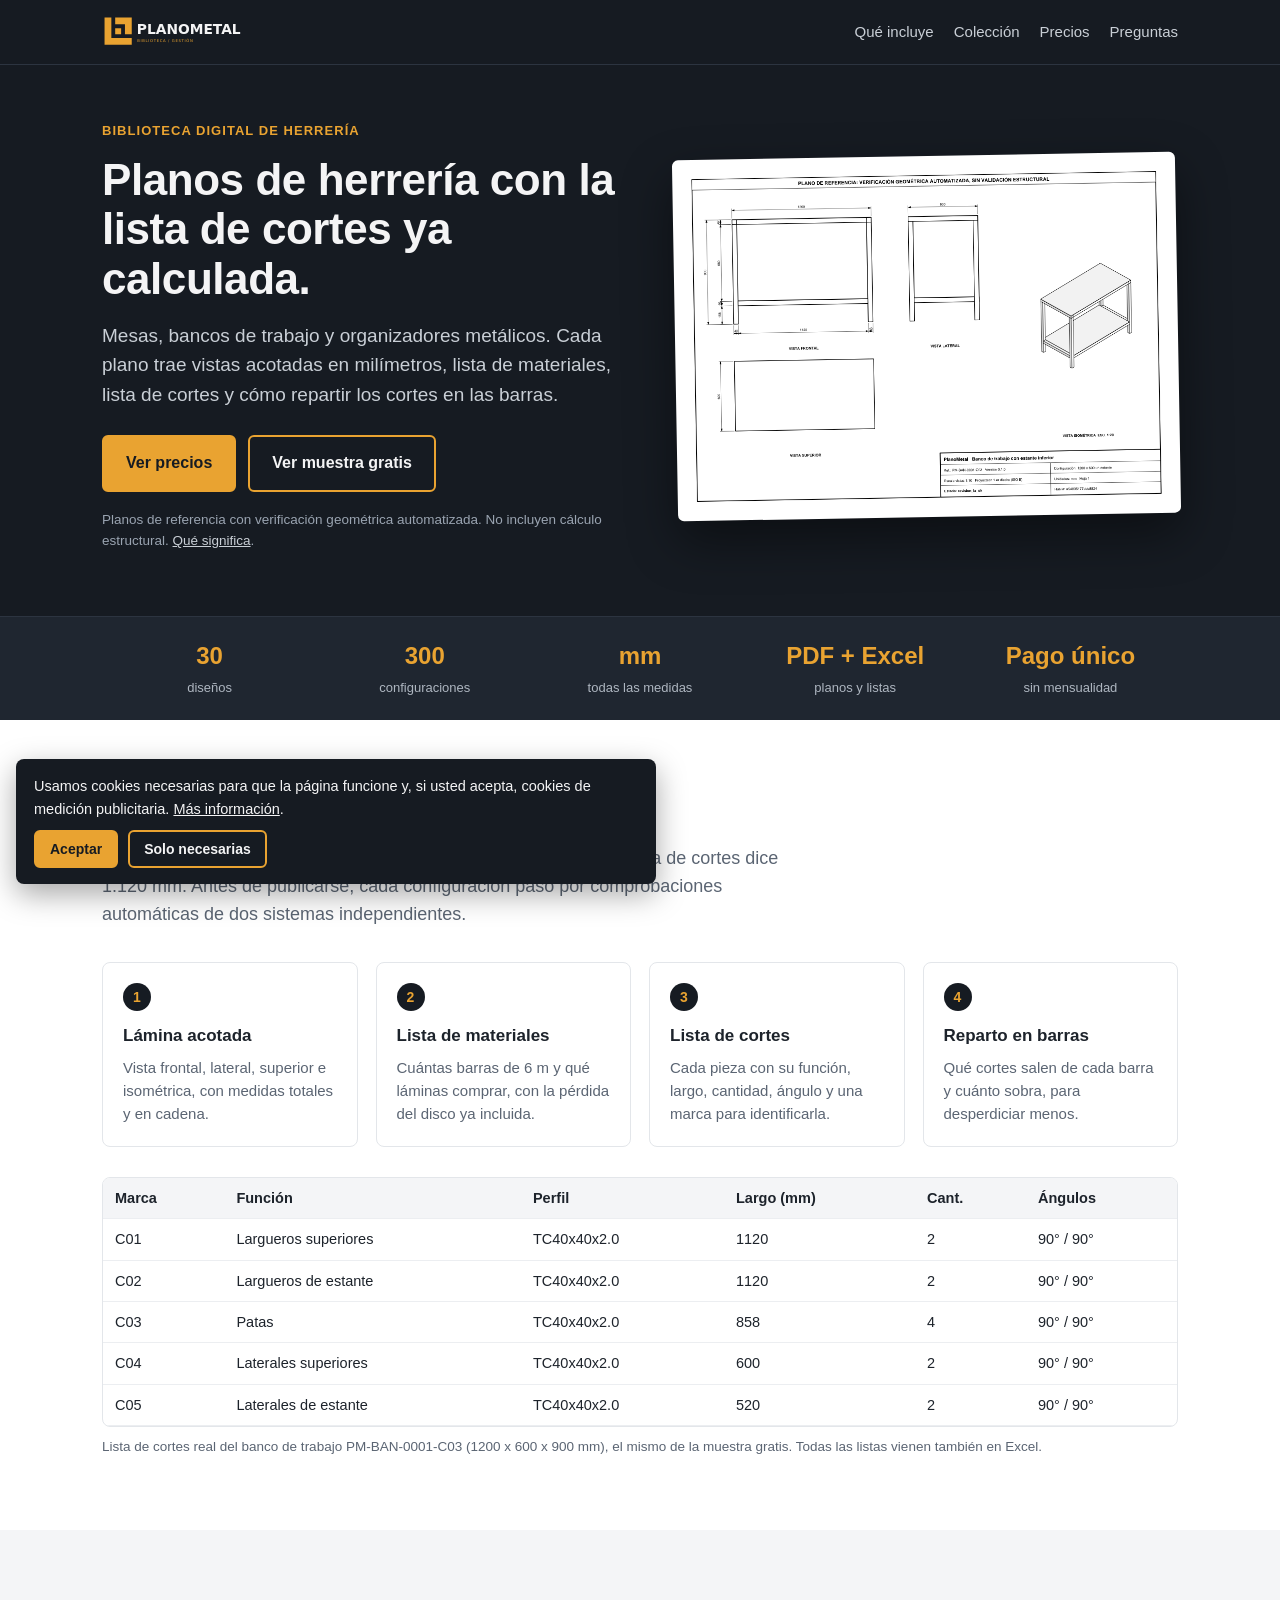
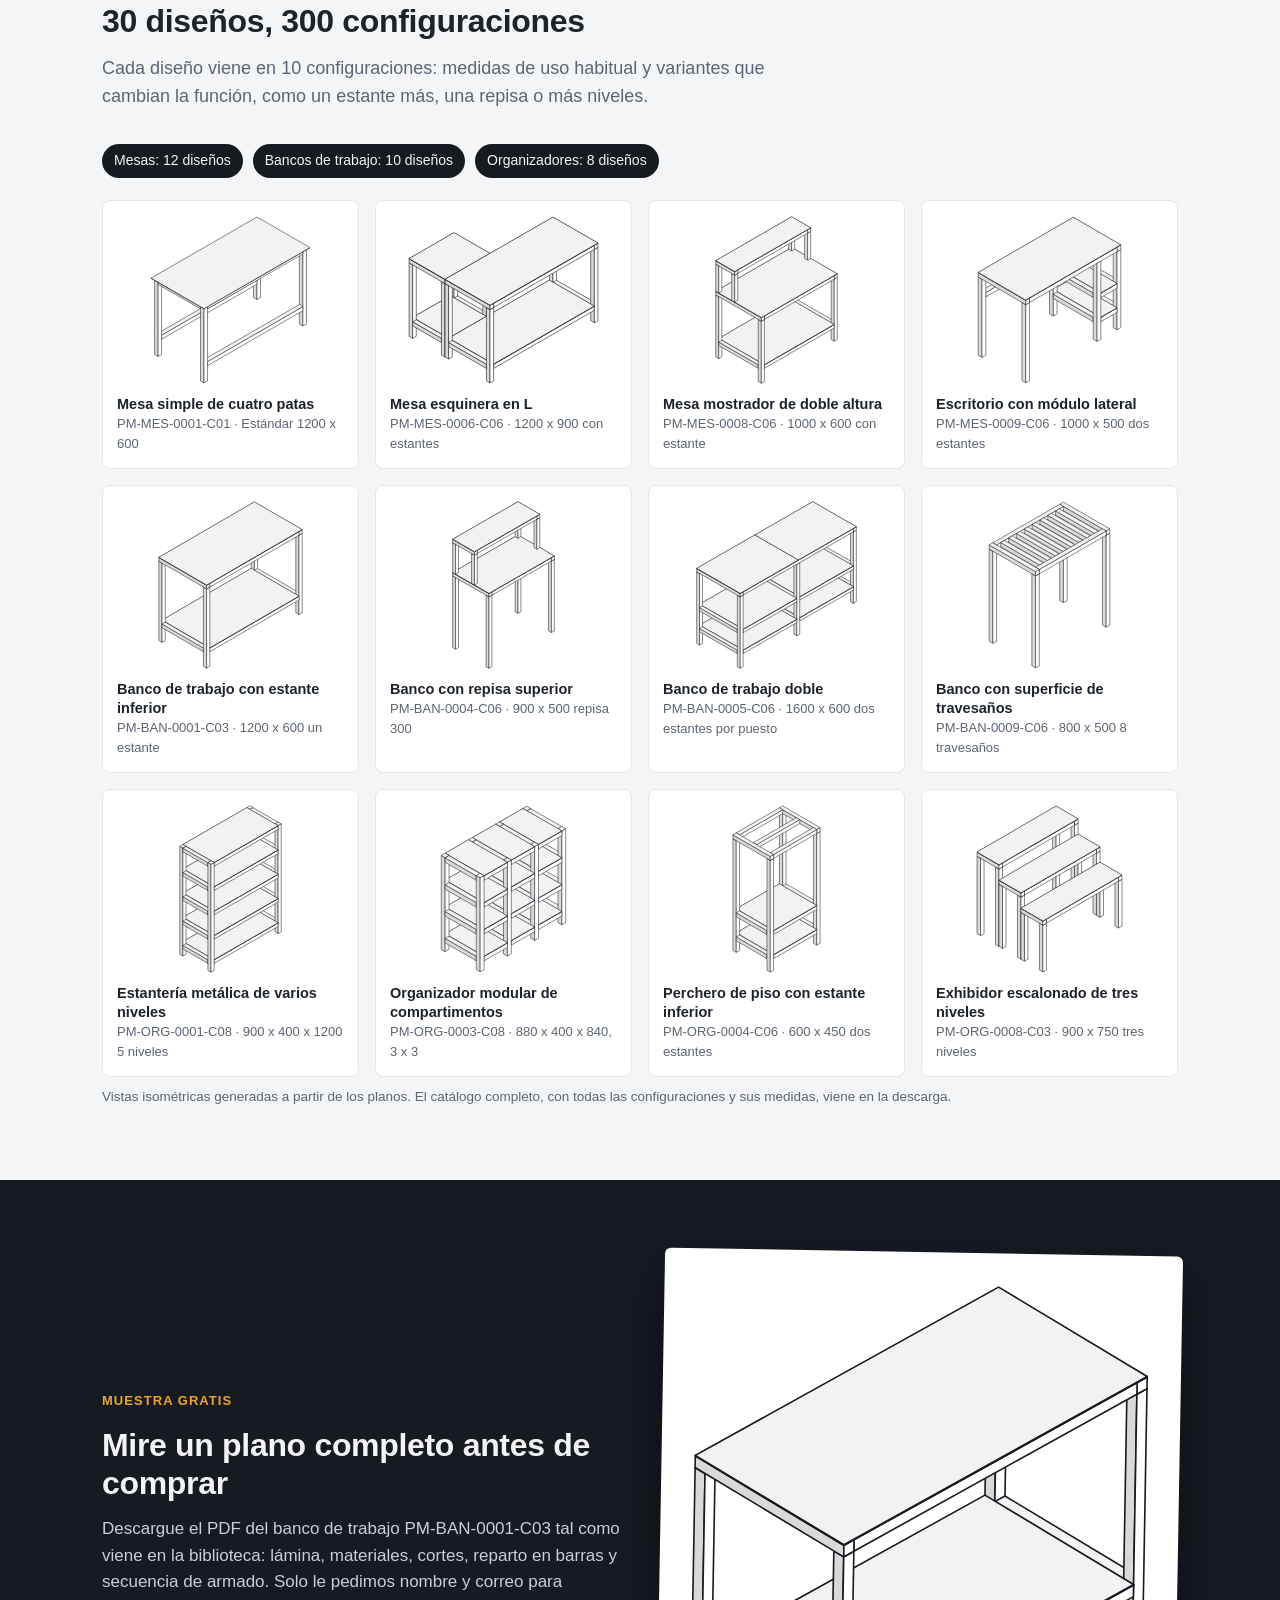
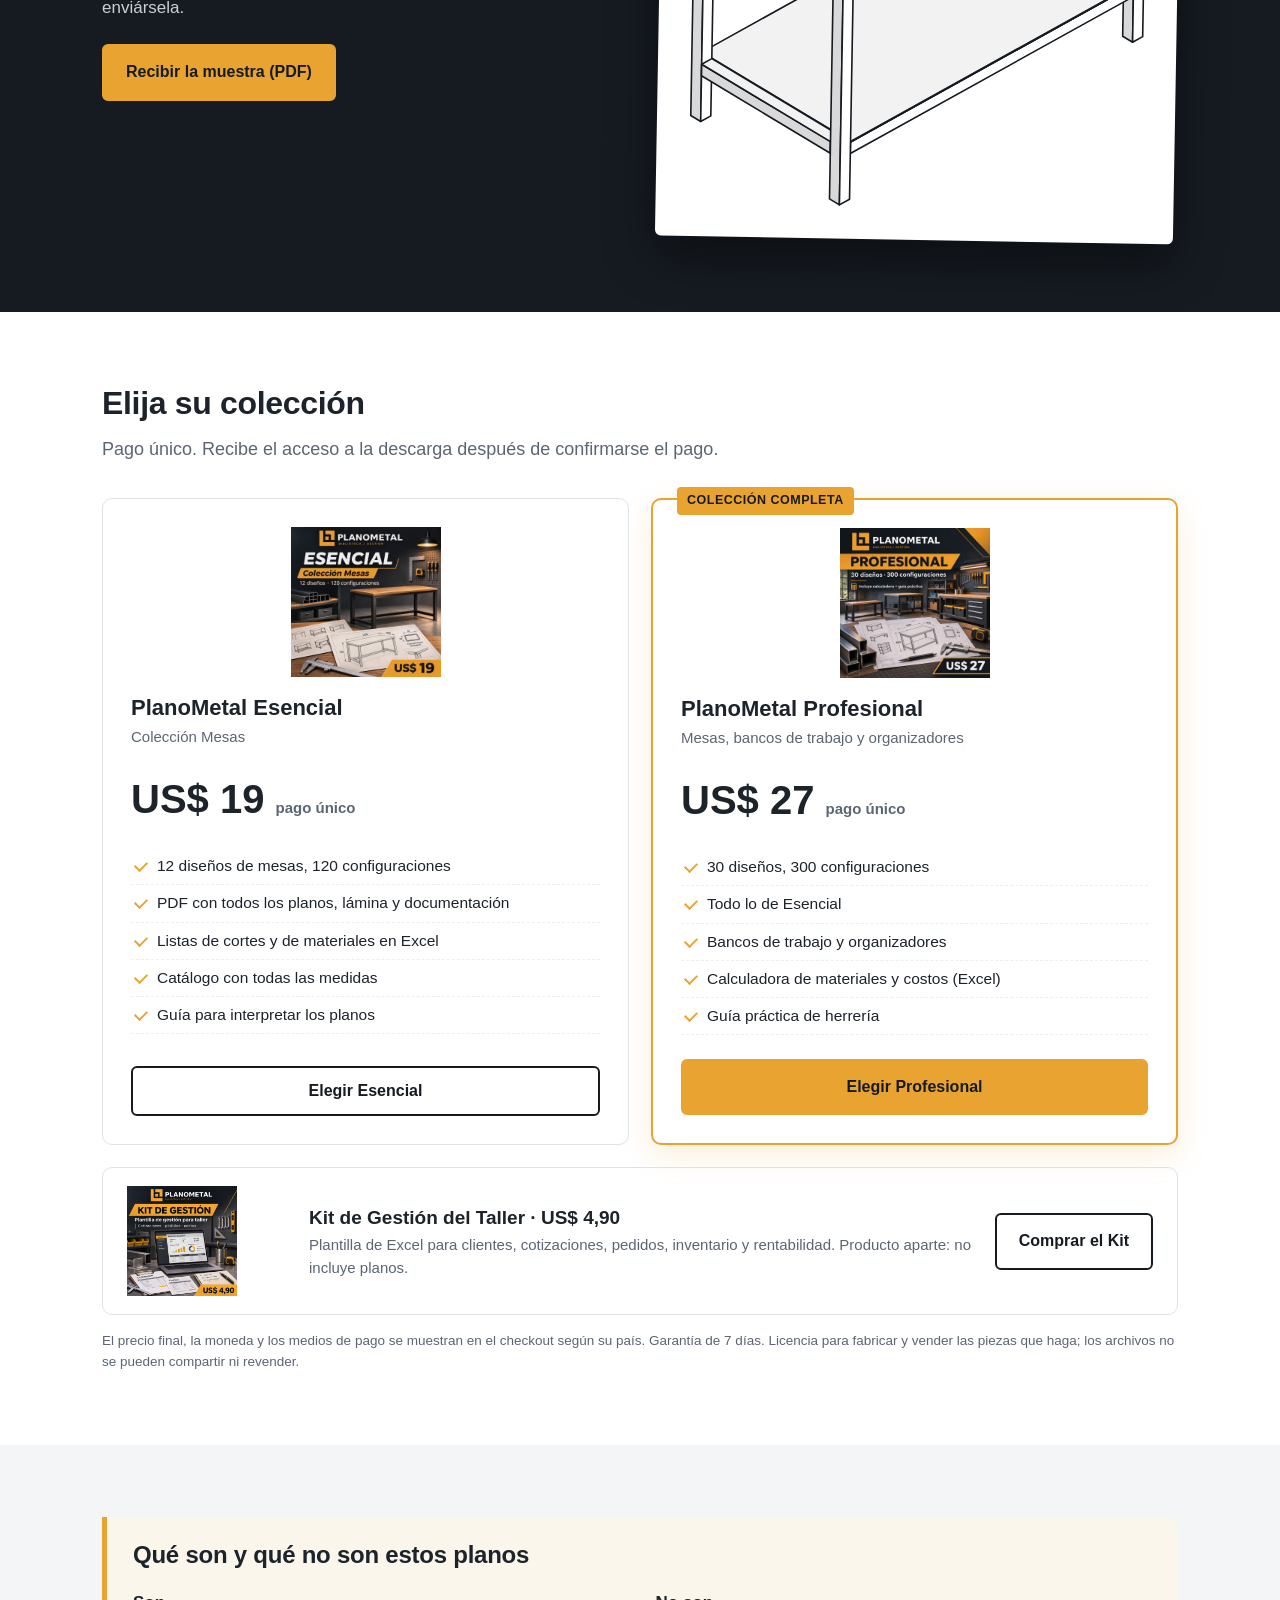
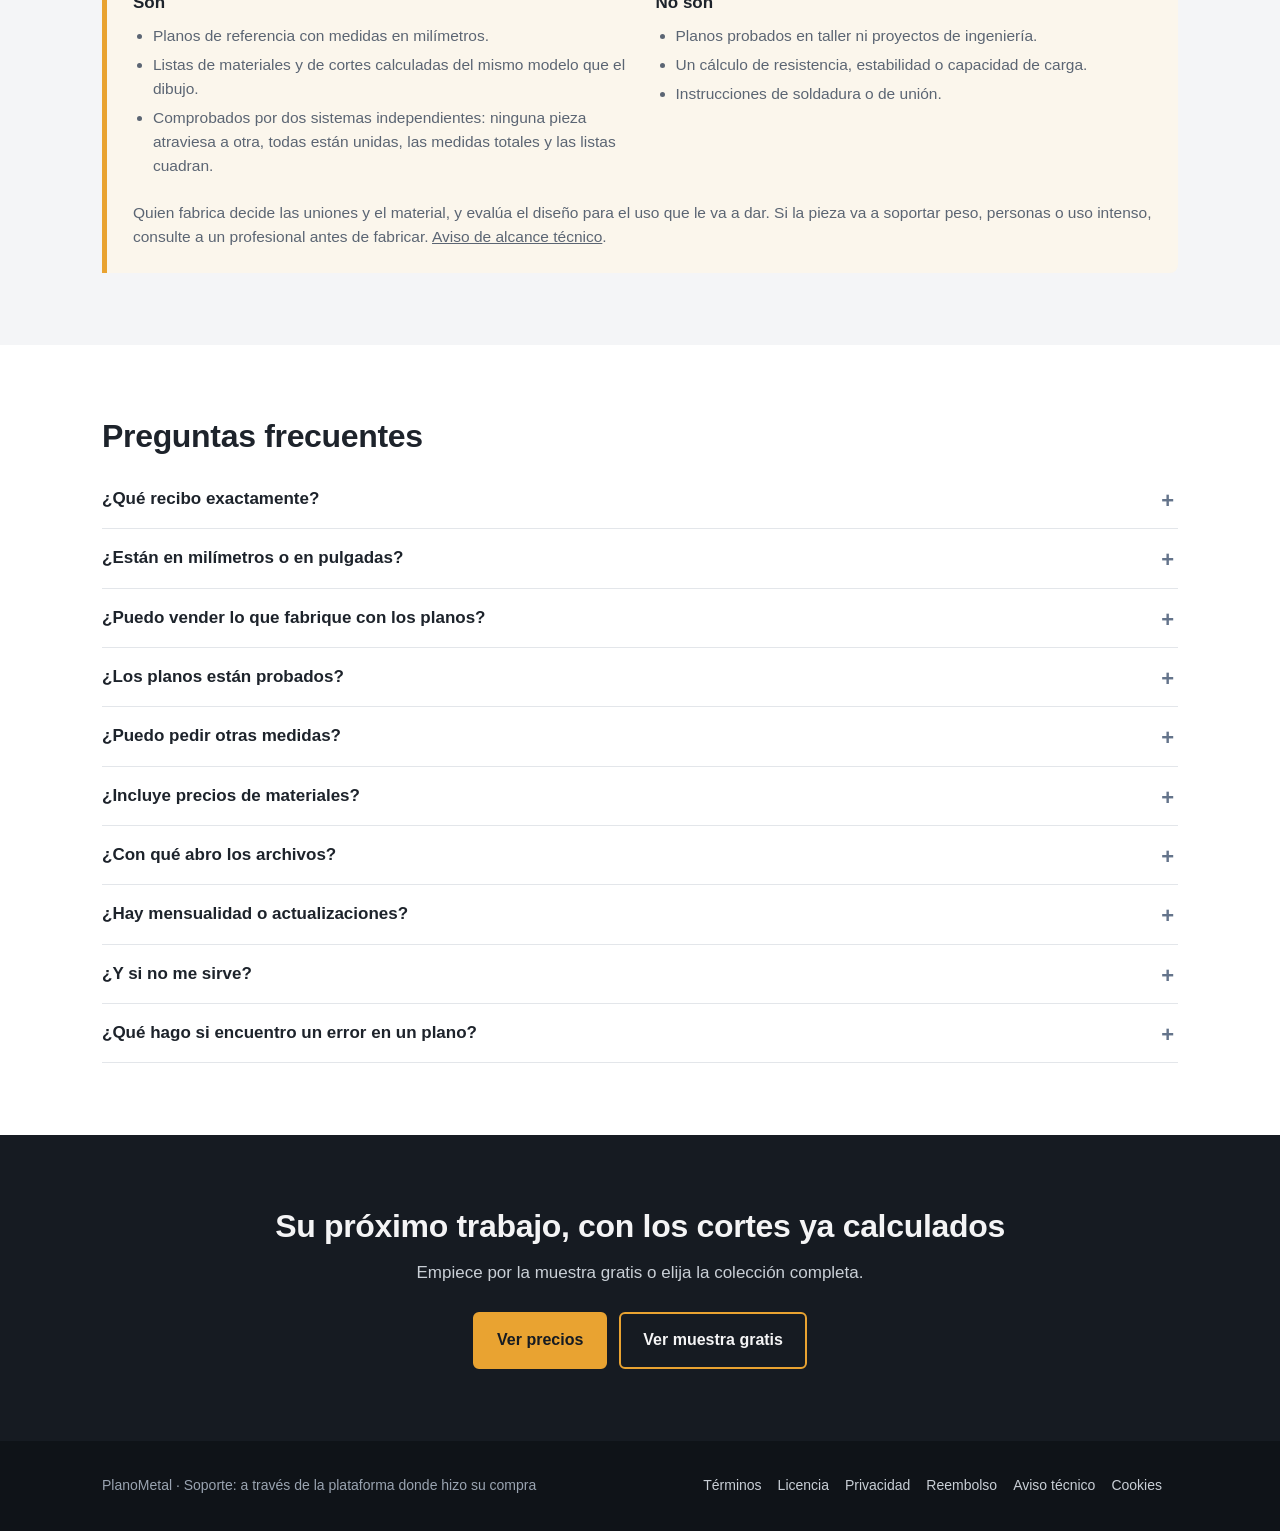
==== index.html @ dd1079e4 "Sitio PlanoMetal: landing, muestra, gracias y legal Co-Authored-By: Claude Opus 5.5 <noreply@anthrop" ====
<!DOCTYPE html>
<html lang="es">
<head>
<meta charset="utf-8">
<meta name="viewport" content="width=device-width, initial-scale=1">
<title>PlanoMetal · Planos de herrería con lista de materiales y lista de cortes</title>
<meta name="description" content="30 diseños y 300 configuraciones de mesas, bancos de trabajo y organizadores metálicos. Planos de referencia en milímetros con lista de materiales y lista de cortes. Pago único desde US$ 19.">
<meta property="og:title" content="PlanoMetal · Planos de herrería con lista de cortes">
<meta property="og:description" content="Mesas, bancos de trabajo y organizadores. Medidas en milímetros, lista de materiales y lista de cortes en cada plano.">
<meta property="og:image" content="img/og.png">
<link rel="icon" href="img/avatar.png">
<link rel="stylesheet" href="estilos.css">
</head>
<body>
<header class="top"><div class="cont">
 <a class="logo-wrap" href="#inicio" aria-label="PlanoMetal, inicio"><img class="logo" src="img/logo_oscuro.svg" alt="PlanoMetal"></a>
 <nav><a href="#contenido">Qué incluye</a><a href="#coleccion">Colección</a><a href="#precios">Precios</a><a href="#preguntas">Preguntas</a></nav>
</div></header>

<section class="hero" id="inicio" style="padding-top:56px">
 <div class="cont">
  <div>
   <div class="eyebrow">Biblioteca digital de herrería</div>
   <h1>Planos de herrería con la lista de cortes ya calculada.</h1>
   <p class="sub">Mesas, bancos de trabajo y organizadores metálicos. Cada plano trae vistas acotadas en milímetros, lista de materiales, lista de cortes y cómo repartir los cortes en las barras.</p>
   <div class="ctas"><a class="btn btn-a" href="#precios">Ver precios</a><a class="btn btn-b" href="muestra.html">Ver muestra gratis</a></div>
   <p class="nota">Planos de referencia con verificación geométrica automatizada. No incluyen cálculo estructural. <a href="#alcance">Qué significa</a>.</p>
  </div>
  <div class="lamina"><img src="img/lamina.png" alt="Lámina del banco de trabajo PM-BAN-0001-C03 con vista frontal, lateral, superior e isométrica acotadas" width="1323" height="935"></div>
 </div>
</section>

<div class="cifras"><div class="cont">
 <div><b>30</b><span>diseños</span></div>
 <div><b>300</b><span>configuraciones</span></div>
 <div><b>mm</b><span>todas las medidas</span></div>
 <div><b>PDF + Excel</b><span>planos y listas</span></div>
 <div><b>Pago único</b><span>sin mensualidad</span></div>
</div></div>

<section id="contenido">
 <div class="cont">
  <h2>Lo que trae cada plano</h2>
  <p class="lead">Todo sale del mismo modelo digital: si el dibujo dice 1.120 mm, la lista de cortes dice 1.120 mm. Antes de publicarse, cada configuración pasó por comprobaciones automáticas de dos sistemas independientes.</p>
  <div class="cuatro">
   <div class="tarjeta"><div class="num">1</div><h3>Lámina acotada</h3><p>Vista frontal, lateral, superior e isométrica, con medidas totales y en cadena.</p></div>
   <div class="tarjeta"><div class="num">2</div><h3>Lista de materiales</h3><p>Cuántas barras de 6 m y qué láminas comprar, con la pérdida del disco ya incluida.</p></div>
   <div class="tarjeta"><div class="num">3</div><h3>Lista de cortes</h3><p>Cada pieza con su función, largo, cantidad, ángulo y una marca para identificarla.</p></div>
   <div class="tarjeta"><div class="num">4</div><h3>Reparto en barras</h3><p>Qué cortes salen de cada barra y cuánto sobra, para desperdiciar menos.</p></div>
  </div>
  <div class="tabla-wrap"><table>
   <thead><tr><th>Marca</th><th>Función</th><th>Perfil</th><th>Largo (mm)</th><th>Cant.</th><th>Ángulos</th></tr></thead>
   <tbody><tr><td>C01</td><td>Largueros superiores</td><td>TC40x40x2.0</td><td>1120</td><td>2</td><td>90° / 90°</td></tr><tr><td>C02</td><td>Largueros de estante</td><td>TC40x40x2.0</td><td>1120</td><td>2</td><td>90° / 90°</td></tr><tr><td>C03</td><td>Patas</td><td>TC40x40x2.0</td><td>858</td><td>4</td><td>90° / 90°</td></tr><tr><td>C04</td><td>Laterales superiores</td><td>TC40x40x2.0</td><td>600</td><td>2</td><td>90° / 90°</td></tr><tr><td>C05</td><td>Laterales de estante</td><td>TC40x40x2.0</td><td>520</td><td>2</td><td>90° / 90°</td></tr></tbody>
  </table></div>
  <p class="cap">Lista de cortes real del banco de trabajo PM-BAN-0001-C03 (1200 x 600 x 900 mm), el mismo de la muestra gratis. Todas las listas vienen también en Excel.</p>
 </div>
</section>

<section class="gris" id="coleccion">
 <div class="cont">
  <h2>30 diseños, 300 configuraciones</h2>
  <p class="lead">Cada diseño viene en 10 configuraciones: medidas de uso habitual y variantes que cambian la función, como un estante más, una repisa o más niveles.</p>
  <div class="familias"><span>Mesas: 12 diseños</span><span>Bancos de trabajo: 10 diseños</span><span>Organizadores: 8 diseños</span></div>
  <div class="galeria"><div class="pieza"><div class="fig"><img src="img/PM-MES-0001-C01.svg" alt="Mesa simple de cuatro patas"></div><b>Mesa simple de cuatro patas</b><span>PM-MES-0001-C01 · Estándar 1200 x 600</span></div><div class="pieza"><div class="fig"><img src="img/PM-MES-0006-C06.svg" alt="Mesa esquinera en L"></div><b>Mesa esquinera en L</b><span>PM-MES-0006-C06 · 1200 x 900 con estantes</span></div><div class="pieza"><div class="fig"><img src="img/PM-MES-0008-C06.svg" alt="Mesa mostrador de doble altura"></div><b>Mesa mostrador de doble altura</b><span>PM-MES-0008-C06 · 1000 x 600 con estante</span></div><div class="pieza"><div class="fig"><img src="img/PM-MES-0009-C06.svg" alt="Escritorio con módulo lateral"></div><b>Escritorio con módulo lateral</b><span>PM-MES-0009-C06 · 1000 x 500 dos estantes</span></div><div class="pieza"><div class="fig"><img src="img/PM-BAN-0001-C03.svg" alt="Banco de trabajo con estante inferior"></div><b>Banco de trabajo con estante inferior</b><span>PM-BAN-0001-C03 · 1200 x 600 un estante</span></div><div class="pieza"><div class="fig"><img src="img/PM-BAN-0004-C06.svg" alt="Banco con repisa superior"></div><b>Banco con repisa superior</b><span>PM-BAN-0004-C06 · 900 x 500 repisa 300</span></div><div class="pieza"><div class="fig"><img src="img/PM-BAN-0005-C06.svg" alt="Banco de trabajo doble"></div><b>Banco de trabajo doble</b><span>PM-BAN-0005-C06 · 1600 x 600 dos estantes por puesto</span></div><div class="pieza"><div class="fig"><img src="img/PM-BAN-0009-C06.svg" alt="Banco con superficie de travesaños"></div><b>Banco con superficie de travesaños</b><span>PM-BAN-0009-C06 · 800 x 500 8 travesaños</span></div><div class="pieza"><div class="fig"><img src="img/PM-ORG-0001-C08.svg" alt="Estantería metálica de varios niveles"></div><b>Estantería metálica de varios niveles</b><span>PM-ORG-0001-C08 · 900 x 400 x 1200 5 niveles</span></div><div class="pieza"><div class="fig"><img src="img/PM-ORG-0003-C08.svg" alt="Organizador modular de compartimentos"></div><b>Organizador modular de compartimentos</b><span>PM-ORG-0003-C08 · 880 x 400 x 840, 3 x 3</span></div><div class="pieza"><div class="fig"><img src="img/PM-ORG-0004-C06.svg" alt="Perchero de piso con estante inferior"></div><b>Perchero de piso con estante inferior</b><span>PM-ORG-0004-C06 · 600 x 450 dos estantes</span></div><div class="pieza"><div class="fig"><img src="img/PM-ORG-0008-C03.svg" alt="Exhibidor escalonado de tres niveles"></div><b>Exhibidor escalonado de tres niveles</b><span>PM-ORG-0008-C03 · 900 x 750 tres niveles</span></div></div>
  <p class="cap">Vistas isométricas generadas a partir de los planos. El catálogo completo, con todas las configuraciones y sus medidas, viene en la descarga.</p>
 </div>
</section>

<section class="muestra" id="muestra">
 <div class="cont">
  <div>
   <div class="eyebrow">Muestra gratis</div>
   <h2>Mire un plano completo antes de comprar</h2>
   <p>Descargue el PDF del banco de trabajo PM-BAN-0001-C03 tal como viene en la biblioteca: lámina, materiales, cortes, reparto en barras y secuencia de armado. Solo le pedimos nombre y correo para enviársela.</p>
   <a class="btn btn-a" href="muestra.html">Recibir la muestra (PDF)</a>
  </div>
  <div class="lamina" style="transform:rotate(1deg)"><img src="img/PM-BAN-0001-C03.svg" alt="Vista isométrica del banco de trabajo de la muestra" style="background:#fff;padding:20px"></div>
 </div>
</section>

<section id="precios">
 <div class="cont">
  <h2>Elija su colección</h2>
  <p class="lead">Pago único. Recibe el acceso a la descarga después de confirmarse el pago.</p>
  <div class="precios">
   <div class="plan">
    <img src="img/esencial.jpg" alt="PlanoMetal Esencial">
    <h3>PlanoMetal Esencial</h3>
    <p class="que">Colección Mesas</p>
    <div class="precio">US$ 19 <small>pago único</small></div>
    <ul>
     <li>12 diseños de mesas, 120 configuraciones</li>
     <li>PDF con todos los planos, lámina y documentación</li>
     <li>Listas de cortes y de materiales en Excel</li>
     <li>Catálogo con todas las medidas</li>
     <li>Guía para interpretar los planos</li>
    </ul>
    <button class="btn btn-c" data-plan="esencial">Elegir Esencial</button>
   </div>
   <div class="plan dest">
    <div class="badge">COLECCIÓN COMPLETA</div>
    <img src="img/profesional.jpg" alt="PlanoMetal Profesional">
    <h3>PlanoMetal Profesional</h3>
    <p class="que">Mesas, bancos de trabajo y organizadores</p>
    <div class="precio">US$ 27 <small>pago único</small></div>
    <ul>
     <li>30 diseños, 300 configuraciones</li>
     <li>Todo lo de Esencial</li>
     <li>Bancos de trabajo y organizadores</li>
     <li>Calculadora de materiales y costos (Excel)</li>
     <li>Guía práctica de herrería</li>
    </ul>
    <a class="btn btn-a" data-checkout="profesional" data-evento="SelectPlan" href="#">Elegir Profesional</a>
   </div>
  </div>
  <div class="kit">
   <img src="img/kit.jpg" alt="Kit de Gestión del Taller">
   <div><h3 style="font-size:19px">Kit de Gestión del Taller · US$ 4,90</h3><p>Plantilla de Excel para clientes, cotizaciones, pedidos, inventario y rentabilidad. Producto aparte: no incluye planos.</p></div>
   <a class="btn btn-c" data-checkout="kit" data-evento="SelectPlan" href="#">Comprar el Kit</a>
  </div>
  <p class="pago">El precio final, la moneda y los medios de pago se muestran en el checkout según su país. Garantía de 7 días. Licencia para fabricar y vender las piezas que haga; los archivos no se pueden compartir ni revender.</p>
 </div>
</section>

<section class="gris" id="alcance">
 <div class="cont">
  <div class="alcance">
   <h2>Qué son y qué no son estos planos</h2>
   <div class="dos">
    <div><h3>Son</h3><ul>
     <li>Planos de referencia con medidas en milímetros.</li>
     <li>Listas de materiales y de cortes calculadas del mismo modelo que el dibujo.</li>
     <li>Comprobados por dos sistemas independientes: ninguna pieza atraviesa a otra, todas están unidas, las medidas totales y las listas cuadran.</li>
    </ul></div>
    <div><h3>No son</h3><ul>
     <li>Planos probados en taller ni proyectos de ingeniería.</li>
     <li>Un cálculo de resistencia, estabilidad o capacidad de carga.</li>
     <li>Instrucciones de soldadura o de unión.</li>
    </ul></div>
   </div>
   <p style="margin-top:18px;color:var(--suave);font-size:15.5px">Quien fabrica decide las uniones y el material, y evalúa el diseño para el uso que le va a dar. Si la pieza va a soportar peso, personas o uso intenso, consulte a un profesional antes de fabricar. <a href="legal.html#aviso">Aviso de alcance técnico</a>.</p>
  </div>
 </div>
</section>

<section id="preguntas">
 <div class="cont">
  <h2>Preguntas frecuentes</h2>
  <details><summary>¿Qué recibo exactamente?</summary><p>Un PDF por colección con todos sus planos (con marcadores para saltar a cada diseño y configuración), el catálogo con todas las medidas, un Excel con todas las listas de cortes y de materiales, y las guías incluidas en su plan. No se envía nada físico.</p></details>
  <details><summary>¿Están en milímetros o en pulgadas?</summary><p>En milímetros. Los perfiles son métricos, por ejemplo tubo cuadrado de 40 x 40 x 2,0 mm. Si en su país se vende en pulgadas (como el PTR de 1½" en México, que mide 38,1 mm), los largos de corte cambian: no reemplace un perfil por otro sin ajustar el plano.</p></details>
  <details><summary>¿Puedo vender lo que fabrique con los planos?</summary><p>Sí. La licencia le permite fabricar y vender las piezas físicas, en su taller, sin límite de unidades. Lo que no puede hacer es compartir, publicar o revender los archivos. <a href="legal.html#licencia">Licencia de uso</a>.</p></details>
  <details><summary>¿Los planos están probados?</summary><p>Están comprobados geométricamente por dos sistemas independientes, pero no fabricados ni calculados estructuralmente. Las medidas y las listas son coherentes entre sí; si el diseño es adecuado para su uso lo evalúa quien fabrica.</p></details>
  <details><summary>¿Puedo pedir otras medidas?</summary><p>Por ahora no. Cada diseño viene en 10 configuraciones fijas. Si necesita otra medida, use la más cercana como referencia y ajuste los largos de corte.</p></details>
  <details><summary>¿Incluye precios de materiales?</summary><p>No, porque cambian según el país y el proveedor. La Calculadora de materiales (plan Profesional) toma las cantidades de cada plano y usted escribe los precios de su proveedor.</p></details>
  <details><summary>¿Con qué abro los archivos?</summary><p>Los PDF con cualquier lector de PDF, en el celular o la computadora. Las listas y la calculadora con Excel, Google Sheets o LibreOffice.</p></details>
  <details><summary>¿Hay mensualidad o actualizaciones?</summary><p>No hay mensualidad: es un pago único. La compra incluye la versión vigente de la colección; las actualizaciones futuras no están incluidas salvo que se anuncien.</p></details>
  <details><summary>¿Y si no me sirve?</summary><p>Tiene 7 días para pedir el reembolso total desde la plataforma de pago, sin explicar el motivo. <a href="legal.html#reembolso">Política de reembolso</a>.</p></details>
  <details><summary>¿Qué hago si encuentro un error en un plano?</summary><p>Escríbanos con la referencia y la versión que aparecen en el rótulo (por ejemplo PM-BAN-0001-C03, versión 0.1.0). Revisamos el modelo, corregimos y avisamos a quienes compraron esa versión.</p></details>
 </div>
</section>

<section class="final">
 <div class="cont">
  <h2>Su próximo trabajo, con los cortes ya calculados</h2>
  <p>Empiece por la muestra gratis o elija la colección completa.</p>
  <div class="ctas" style="display:flex;gap:12px;justify-content:center;flex-wrap:wrap"><a class="btn btn-a" href="#precios">Ver precios</a><a class="btn btn-b" href="muestra.html">Ver muestra gratis</a></div>
 </div>
</section>

<footer><div class="cont">
 <div>PlanoMetal · Soporte: a través de la plataforma donde hizo su compra</div>
 <div><a href="legal.html#terminos">Términos</a><a href="legal.html#licencia">Licencia</a><a href="legal.html#privacidad">Privacidad</a><a href="legal.html#reembolso">Reembolso</a><a href="legal.html#aviso">Aviso técnico</a><a href="#" id="abrir-cookies">Cookies</a></div>
</div></footer>

<div class="modal" id="upgrade" role="dialog" aria-modal="true" aria-labelledby="up-t">
 <div class="caja">
  <button class="cerrar" aria-label="Cerrar">×</button>
  <h3 id="up-t">Por US$ 8 más, llévese las tres colecciones</h3>
  <p>Profesional suma bancos de trabajo, organizadores, la calculadora de materiales y la guía práctica.</p>
  <div class="comp">
   <span></span><b>Esencial</b><b>Profesional</b>
   <span>Diseños</span><b>12</b><b>30</b>
   <span>Configuraciones</span><b>120</b><b>300</b>
   <span>Calculadora y guía práctica</span><b>No</b><b>Sí</b>
   <span>Precio</span><b>US$ 19</b><b>US$ 27</b>
  </div>
  <div class="acc">
   <a class="btn btn-a" data-checkout="profesional" data-evento="UpgradeAccepted" href="#" style="text-align:center">Quiero Profesional por US$ 27</a>
   <a class="link" data-checkout="esencial" data-evento="UpgradeDeclined" href="#" style="text-align:center">Seguir con Esencial por US$ 19</a>
  </div>
 </div>
</div>

<div class="cookies" id="cookies" role="dialog" aria-label="Cookies">
 Usamos cookies necesarias para que la página funcione y, si usted acepta, cookies de medición publicitaria. <a href="legal.html#cookies">Más información</a>.
 <div class="acc"><button class="btn btn-a" id="ck-si">Aceptar</button><button class="btn btn-b" id="ck-no">Solo necesarias</button></div>
</div>

<script src="pm.js"></script>
</body>
</html>
---- estilos.css ----
:root{--carbon:#161B22;--carbon2:#1F2630;--ambar:#E9A331;--acero:#64748B;--blanco:#F4F4F5;--linea:#2C3440;--texto:#1d232b;--suave:#5b6573}
*{box-sizing:border-box;margin:0;padding:0}
html{scroll-behavior:smooth}
body{font-family:Inter,"Segoe UI",Arial,sans-serif;color:var(--texto);background:#fff;line-height:1.55;font-size:17px}
a{color:inherit}
img,svg{max-width:100%;height:auto;display:block}
.cont{max-width:1120px;margin:0 auto;padding:0 22px}
.btn{display:inline-block;padding:14px 22px;border-radius:6px;font-weight:700;text-decoration:none;font-size:16px;border:2px solid var(--ambar);cursor:pointer;font-family:inherit}
.btn-a{background:var(--ambar);color:var(--carbon)}
.btn-b{background:transparent;color:var(--blanco)}
.btn-c{background:transparent;color:var(--carbon);border-color:var(--carbon)}
.btn:focus-visible{outline:3px solid #fff;outline-offset:2px}
header.top{background:var(--carbon);border-bottom:1px solid var(--linea)}
header.top .cont{display:flex;align-items:center;justify-content:space-between;height:64px}
header.top .logo{height:34px;width:auto}
header.top .logo-wrap{display:flex;align-items:center;gap:10px}
header.top nav a{color:#c9cfd6;text-decoration:none;font-size:15px;margin-left:20px}
.hero{background:var(--carbon);color:var(--blanco);padding:56px 0 64px}
.hero .cont{display:grid;grid-template-columns:1.05fr 1fr;gap:44px;align-items:center}
.eyebrow{color:var(--ambar);font-weight:700;letter-spacing:.08em;font-size:13px;text-transform:uppercase;margin-bottom:14px}
h1{font-size:44px;line-height:1.12;margin-bottom:18px;letter-spacing:-.01em}
.hero p.sub{color:#c9cfd6;font-size:19px;margin-bottom:26px;max-width:540px}
.hero .ctas{display:flex;gap:12px;flex-wrap:wrap;margin-bottom:18px}
.hero .nota{font-size:13.5px;color:#9aa4b1;max-width:520px}
.hero .nota a{color:#c9cfd6}
.lamina{background:#fff;border-radius:6px;padding:8px;box-shadow:0 20px 50px rgba(0,0,0,.45);transform:rotate(-1deg)}
.cifras{background:var(--carbon2);color:var(--blanco);border-top:1px solid var(--linea)}
.cifras .cont{display:grid;grid-template-columns:repeat(5,1fr);text-align:center;padding:20px 22px}
.cifras b{display:block;font-size:24px;color:var(--ambar)}
.cifras span{font-size:13px;color:#aeb6c0}
section{padding:72px 0}
h2{font-size:32px;line-height:1.2;margin-bottom:14px;letter-spacing:-.01em}
.lead{color:var(--suave);font-size:18px;max-width:720px;margin-bottom:34px}
.cuatro{display:grid;grid-template-columns:repeat(4,1fr);gap:18px}
.tarjeta{border:1px solid #e3e6ea;border-radius:8px;padding:20px}
.tarjeta h3{font-size:17px;margin-bottom:6px}
.tarjeta p{font-size:15px;color:var(--suave)}
.num{display:inline-flex;width:28px;height:28px;border-radius:50%;background:var(--carbon);color:var(--ambar);font-weight:700;font-size:14px;align-items:center;justify-content:center;margin-bottom:12px}
.tabla-wrap{overflow-x:auto;margin-top:30px;border:1px solid #e3e6ea;border-radius:8px}
table{border-collapse:collapse;width:100%;font-size:14.5px}
th,td{text-align:left;padding:9px 12px;border-bottom:1px solid #eceef1;white-space:nowrap}
th{background:#f4f5f7;font-weight:700}
.cap{font-size:13.5px;color:var(--suave);margin-top:10px}
.gris{background:#f4f5f7}
.galeria{display:grid;grid-template-columns:repeat(4,1fr);gap:16px}
.pieza{background:#fff;border:1px solid #e3e6ea;border-radius:8px;padding:14px;display:flex;flex-direction:column}
.pieza .fig{height:170px;display:flex;align-items:center;justify-content:center;margin-bottom:10px}
.pieza .fig img{max-height:170px}
.pieza b{font-size:14.5px;line-height:1.3}
.pieza span{font-size:13px;color:var(--suave)}
.familias{display:flex;gap:10px;flex-wrap:wrap;margin-bottom:22px}
.familias span{background:var(--carbon);color:var(--blanco);padding:6px 12px;border-radius:20px;font-size:14px}
.muestra{background:var(--carbon);color:var(--blanco)}
.muestra .cont{display:grid;grid-template-columns:1fr 1fr;gap:40px;align-items:center}
.muestra p{color:#c9cfd6;margin-bottom:22px}
.precios{display:grid;grid-template-columns:1fr 1fr;gap:22px;align-items:stretch}
.plan{border:1px solid #dfe3e8;border-radius:10px;padding:28px;display:flex;flex-direction:column;position:relative;background:#fff}
.plan.dest{border:2px solid var(--ambar);box-shadow:0 10px 30px rgba(233,163,49,.18)}
.plan .badge{position:absolute;top:-13px;left:24px;background:var(--ambar);color:var(--carbon);font-weight:700;font-size:12.5px;padding:4px 10px;border-radius:4px;letter-spacing:.04em}
.plan img{height:150px;object-fit:contain;margin:0 auto 14px}
.plan h3{font-size:22px}
.plan .que{color:var(--suave);font-size:15px;margin-bottom:14px}
.precio{font-size:40px;font-weight:800;margin:6px 0 2px}
.precio small{font-size:15px;font-weight:600;color:var(--suave)}
.plan ul{list-style:none;margin:16px 0 24px;flex:1}
.plan li{padding:6px 0 6px 26px;position:relative;font-size:15.5px;border-bottom:1px dashed #eceef1}
.plan li::before{content:"";position:absolute;left:4px;top:13px;width:10px;height:6px;border-left:2px solid var(--ambar);border-bottom:2px solid var(--ambar);transform:rotate(-45deg)}
.plan .btn{text-align:center}
.kit{display:grid;grid-template-columns:160px 1fr auto;gap:22px;align-items:center;margin-top:22px;border:1px solid #dfe3e8;border-radius:10px;padding:18px 24px}
.kit img{height:110px;object-fit:contain}
.kit p{color:var(--suave);font-size:15px}
.pago{font-size:13.5px;color:var(--suave);margin-top:16px}
.alcance{border-left:5px solid var(--ambar);background:#fbf6ec;padding:24px 26px;border-radius:0 8px 8px 0}
.alcance h2{font-size:24px}
.dos{display:grid;grid-template-columns:1fr 1fr;gap:26px;margin-top:20px}
.dos h3{font-size:17px;margin-bottom:8px}
.dos ul{padding-left:20px;color:var(--suave);font-size:15.5px}
.dos li{margin-bottom:5px}
details{border-bottom:1px solid #e3e6ea;padding:16px 0}
summary{font-weight:700;cursor:pointer;font-size:17px;list-style:none;position:relative;padding-right:30px}
summary::after{content:"+";position:absolute;right:4px;top:-2px;font-size:22px;color:var(--acero)}
details[open] summary::after{content:"−"}
details p{margin-top:10px;color:var(--suave);font-size:15.5px;max-width:820px}
.final{background:var(--carbon);color:var(--blanco);text-align:center}
.final p{color:#c9cfd6;margin:0 auto 26px;max-width:600px}
footer{background:#0f1318;color:#9aa4b1;font-size:14px;padding:34px 0}
footer .cont{display:flex;justify-content:space-between;flex-wrap:wrap;gap:16px}
footer a{color:#c9cfd6;margin-right:16px;text-decoration:none}
.modal{position:fixed;inset:0;background:rgba(10,13,17,.72);display:none;align-items:center;justify-content:center;padding:20px;z-index:50}
.modal.on{display:flex}
.wa{position:fixed;right:18px;bottom:18px;background:#1f7a4d;color:#fff;font-weight:700;padding:12px 16px;border-radius:30px;text-decoration:none;z-index:40;box-shadow:0 4px 14px rgba(0,0,0,.25)}
.caja{background:#fff;max-width:520px;width:100%;border-radius:10px;padding:30px;position:relative}
.caja .cerrar{position:absolute;right:14px;top:8px;background:none;border:0;font-size:28px;cursor:pointer;color:var(--acero)}
.caja h3{font-size:24px;margin-bottom:10px;line-height:1.25}
.caja p{color:var(--suave);margin-bottom:18px}
.caja .comp{display:grid;grid-template-columns:1fr auto auto;gap:6px 18px;font-size:15px;margin-bottom:22px}
.caja .comp b{text-align:center}
.caja .acc{display:flex;flex-direction:column;gap:10px}
.caja .link{background:none;border:0;color:var(--suave);text-decoration:underline;font-size:15px;cursor:pointer;padding:6px;font-family:inherit}
.cookies{position:fixed;bottom:16px;left:16px;right:16px;max-width:640px;background:var(--carbon);color:var(--blanco);padding:16px 18px;border-radius:8px;z-index:40;display:none;font-size:14.5px;box-shadow:0 10px 30px rgba(0,0,0,.35)}
.cookies.on{display:block}
.cookies .acc{display:flex;gap:10px;margin-top:10px}
.cookies button{padding:9px 14px;font-size:14px}
@media (max-width:900px){
 .hero .cont,.muestra .cont,.precios,.dos{grid-template-columns:1fr}
 .cuatro,.galeria{grid-template-columns:1fr 1fr}
 .cifras .cont{grid-template-columns:repeat(2,1fr);gap:12px}
 h1{font-size:34px} h2{font-size:27px}
 .kit{grid-template-columns:1fr;text-align:center}.kit img{margin:0 auto}
 header.top nav{display:none}
 .lamina{transform:none}
}
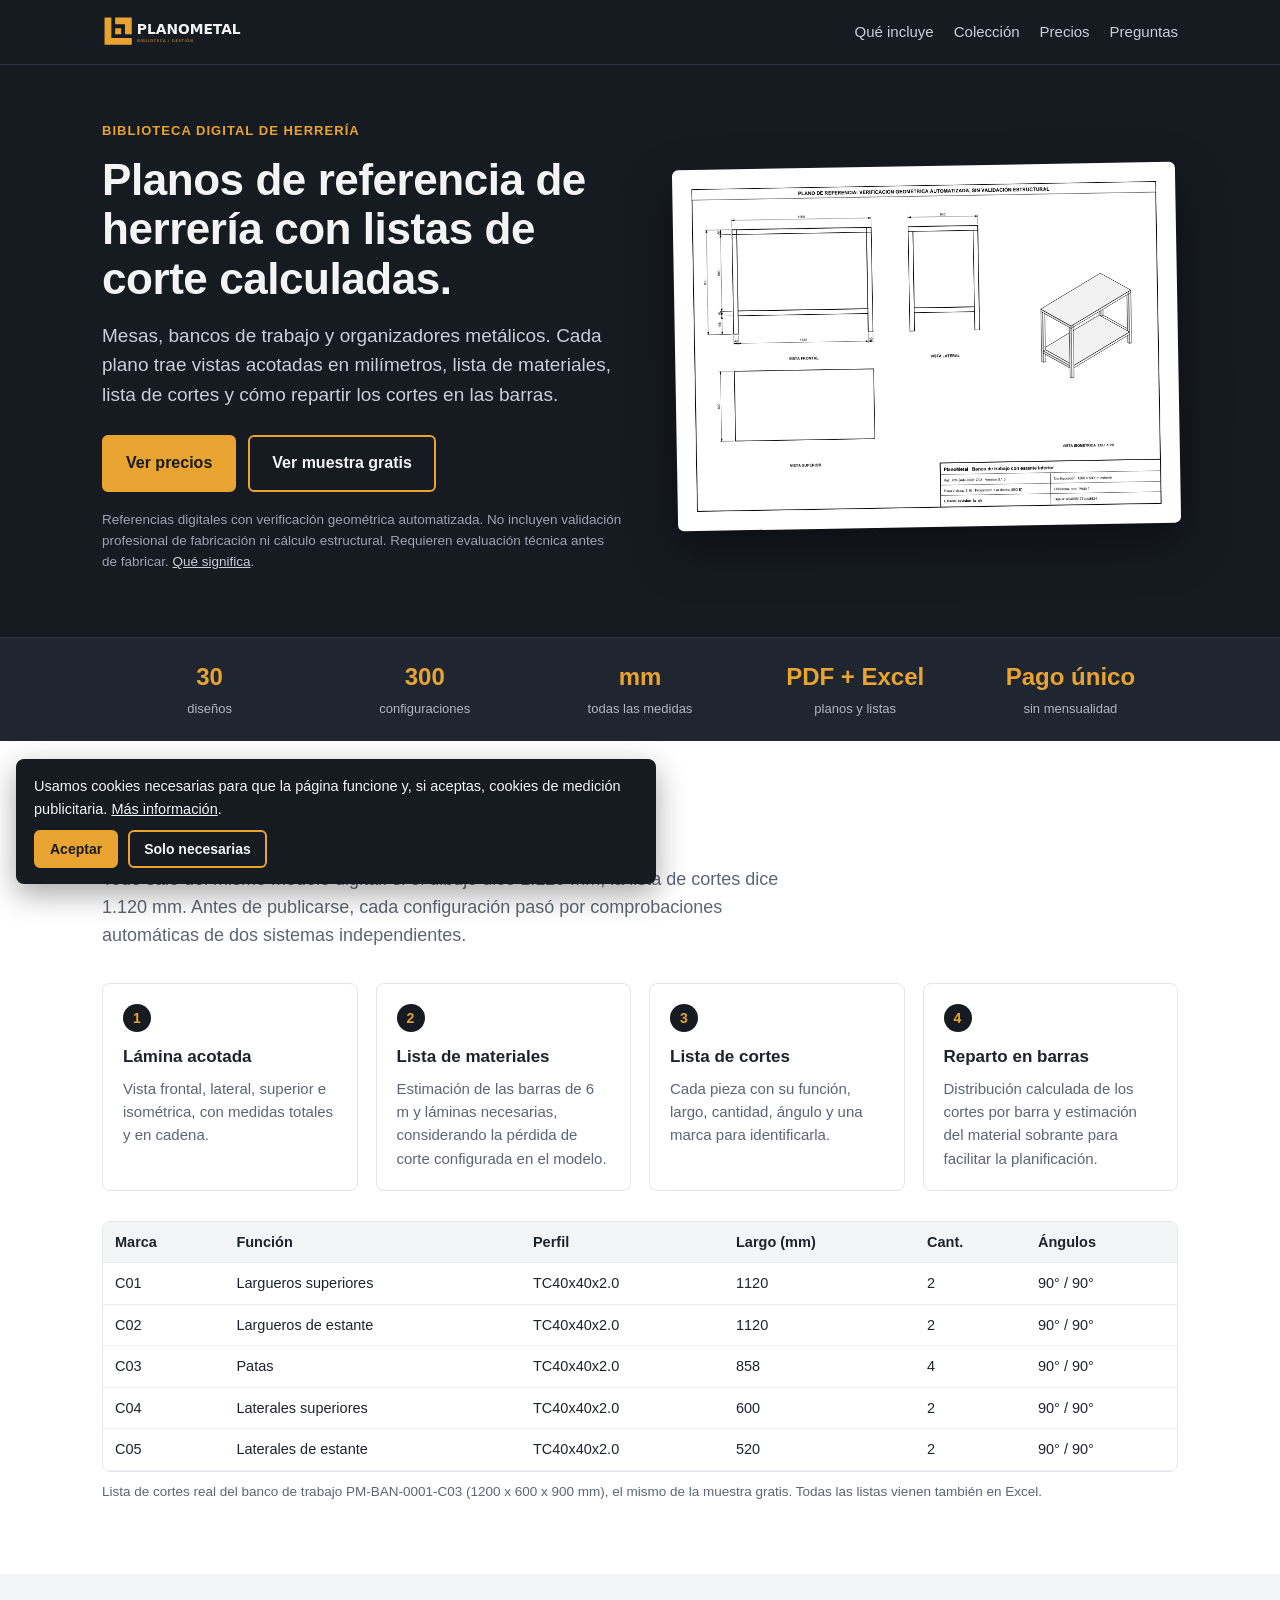
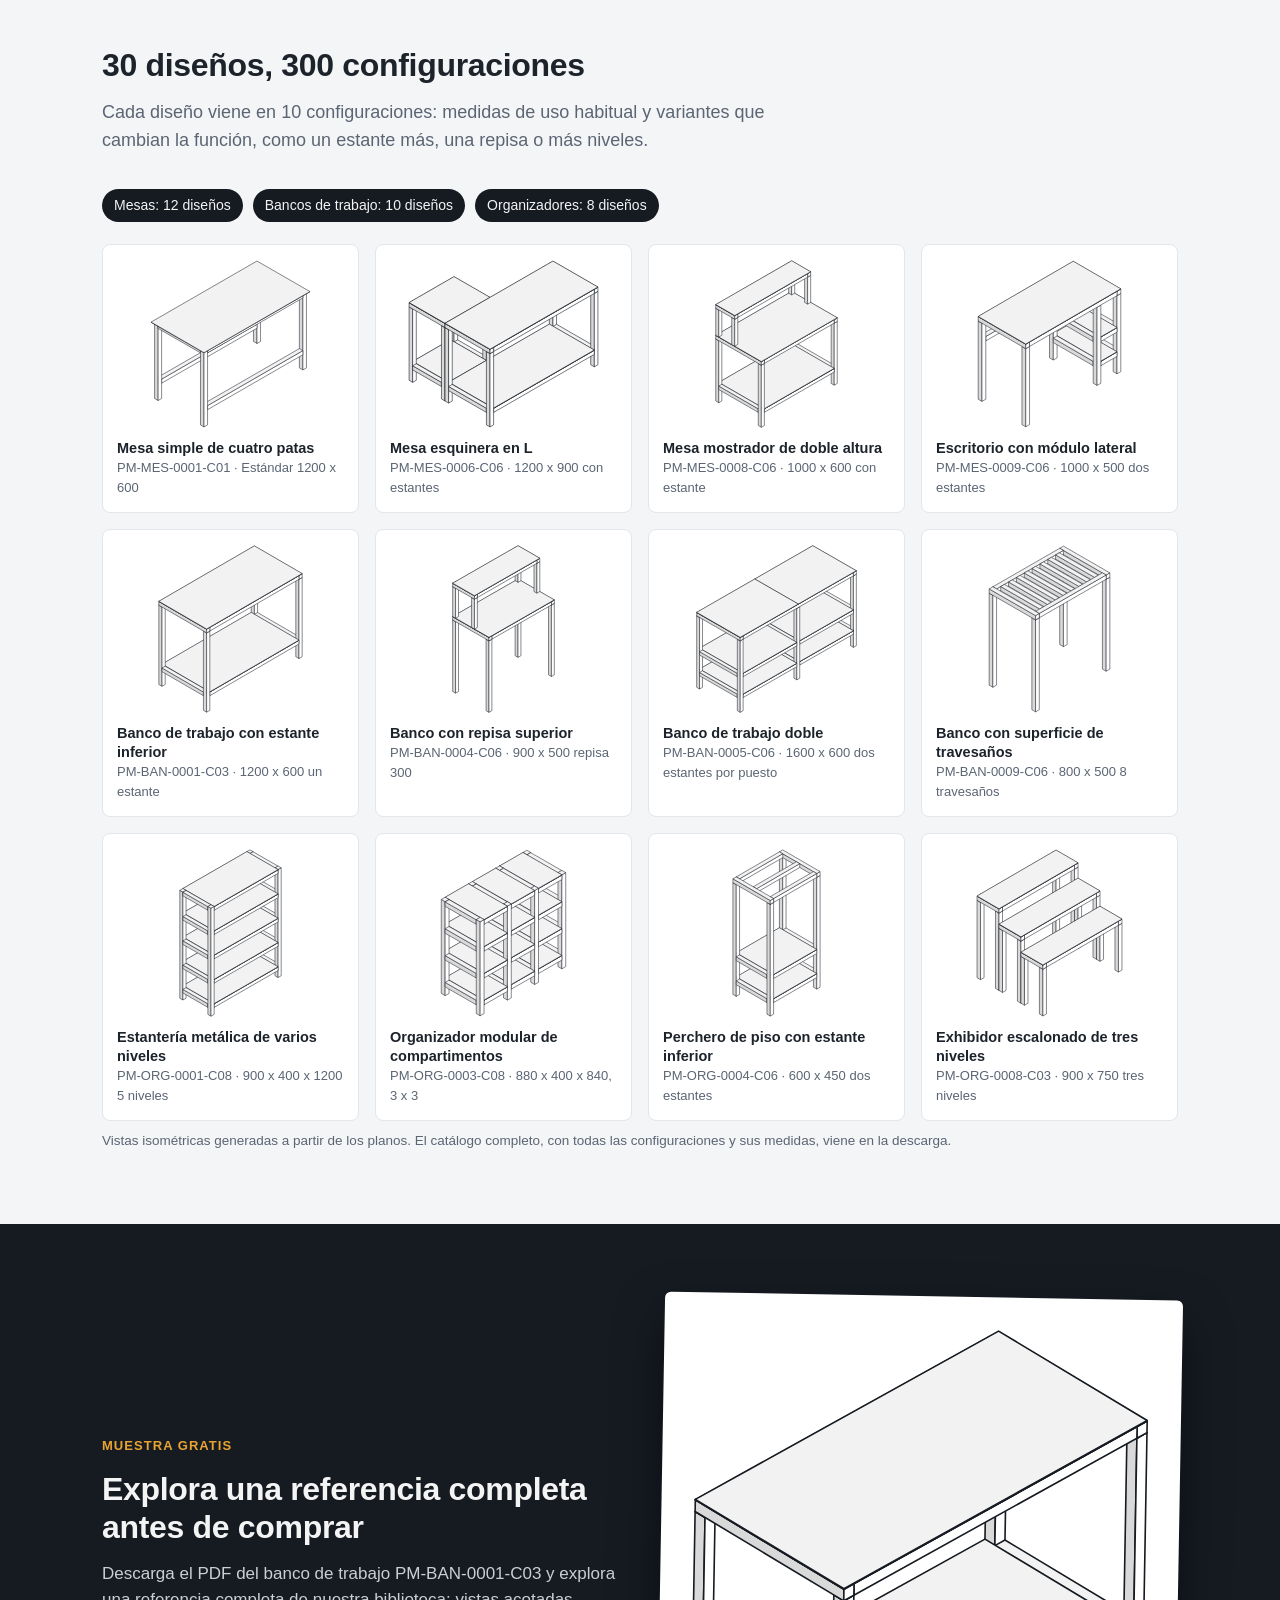
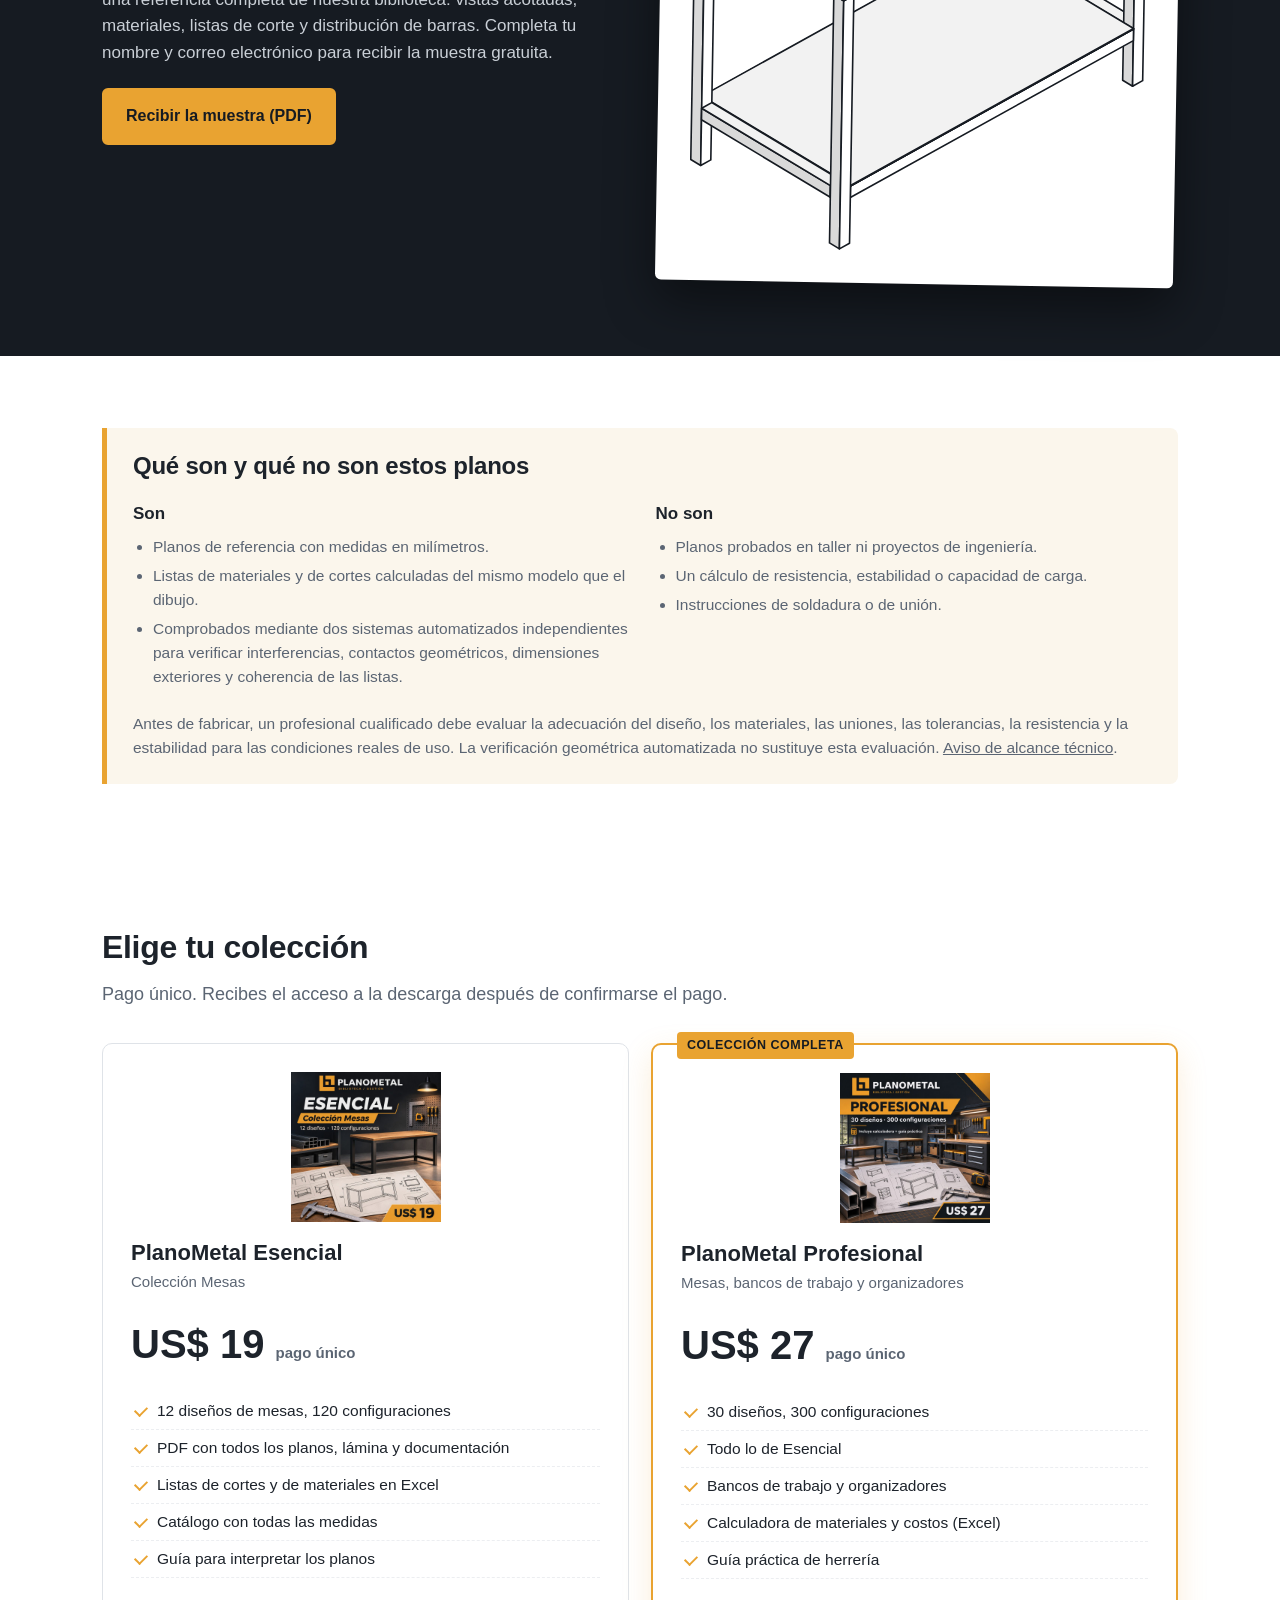
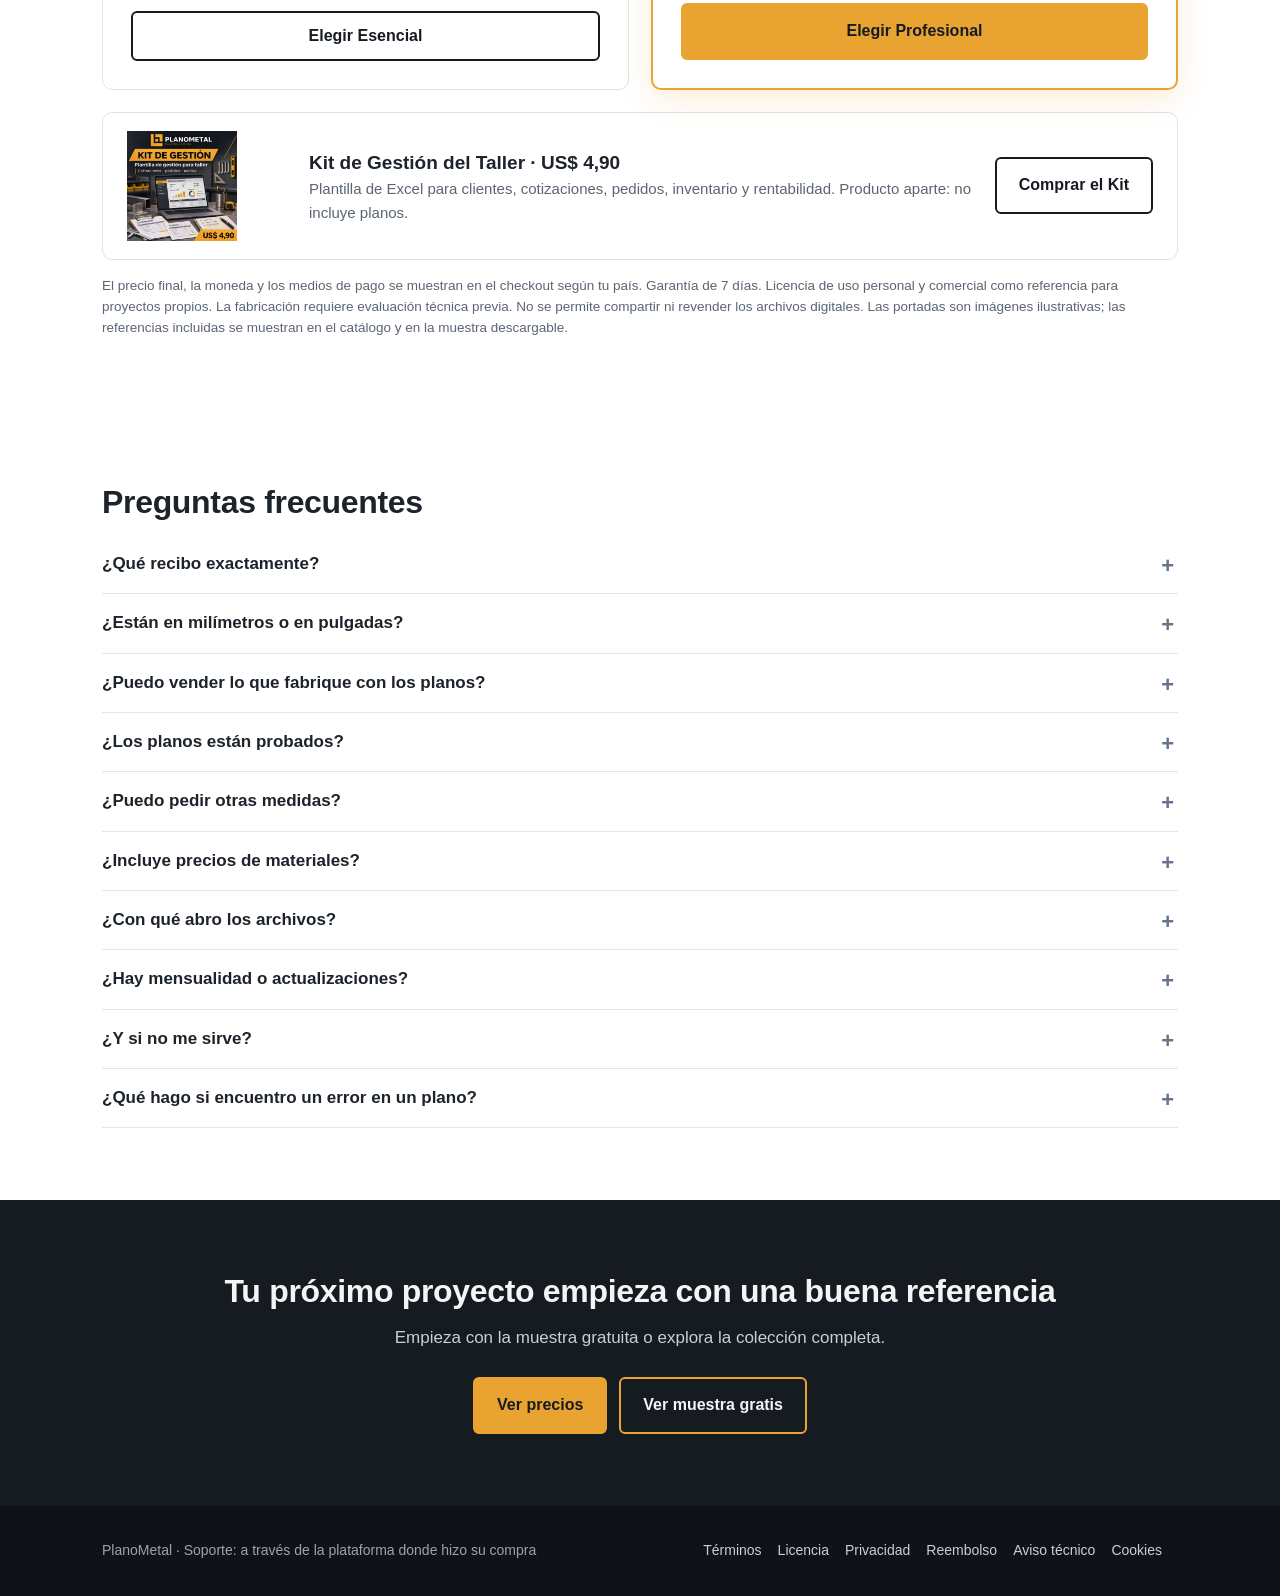
==== commit dfc200c8: "Texto: correcciones de alcance tecnico, tuteo y orden de secciones Co-Authored-By: Claude Opus 5.5 <" ====
--- a/index.html
+++ b/index.html
@@ -7,7 +7,10 @@
 <meta name="description" content="30 diseños y 300 configuraciones de mesas, bancos de trabajo y organizadores metálicos. Planos de referencia en milímetros con lista de materiales y lista de cortes. Pago único desde US$ 19.">
 <meta property="og:title" content="PlanoMetal · Planos de herrería con lista de cortes">
 <meta property="og:description" content="Mesas, bancos de trabajo y organizadores. Medidas en milímetros, lista de materiales y lista de cortes en cada plano.">
-<meta property="og:image" content="img/og.png">
+<meta property="og:image" content="https://planometal.vercel.app/img/og.png">
+<meta property="og:url" content="https://planometal.vercel.app/">
+<meta property="og:type" content="website">
+<link rel="canonical" href="https://planometal.vercel.app/">
 <link rel="icon" href="img/avatar.png">
 <link rel="stylesheet" href="estilos.css">
 </head>
@@ -21,10 +24,10 @@
  <div class="cont">
   <div>
    <div class="eyebrow">Biblioteca digital de herrería</div>
-   <h1>Planos de herrería con la lista de cortes ya calculada.</h1>
+   <h1>Planos de referencia de herrería con listas de corte calculadas.</h1>
    <p class="sub">Mesas, bancos de trabajo y organizadores metálicos. Cada plano trae vistas acotadas en milímetros, lista de materiales, lista de cortes y cómo repartir los cortes en las barras.</p>
    <div class="ctas"><a class="btn btn-a" href="#precios">Ver precios</a><a class="btn btn-b" href="muestra.html">Ver muestra gratis</a></div>
-   <p class="nota">Planos de referencia con verificación geométrica automatizada. No incluyen cálculo estructural. <a href="#alcance">Qué significa</a>.</p>
+   <p class="nota">Referencias digitales con verificación geométrica automatizada. No incluyen validación profesional de fabricación ni cálculo estructural. Requieren evaluación técnica antes de fabricar. <a href="#alcance">Qué significa</a>.</p>
   </div>
   <div class="lamina"><img src="img/lamina.png" alt="Lámina del banco de trabajo PM-BAN-0001-C03 con vista frontal, lateral, superior e isométrica acotadas" width="1323" height="935"></div>
  </div>
@@ -44,9 +47,9 @@
   <p class="lead">Todo sale del mismo modelo digital: si el dibujo dice 1.120 mm, la lista de cortes dice 1.120 mm. Antes de publicarse, cada configuración pasó por comprobaciones automáticas de dos sistemas independientes.</p>
   <div class="cuatro">
    <div class="tarjeta"><div class="num">1</div><h3>Lámina acotada</h3><p>Vista frontal, lateral, superior e isométrica, con medidas totales y en cadena.</p></div>
-   <div class="tarjeta"><div class="num">2</div><h3>Lista de materiales</h3><p>Cuántas barras de 6 m y qué láminas comprar, con la pérdida del disco ya incluida.</p></div>
+   <div class="tarjeta"><div class="num">2</div><h3>Lista de materiales</h3><p>Estimación de las barras de 6 m y láminas necesarias, considerando la pérdida de corte configurada en el modelo.</p></div>
    <div class="tarjeta"><div class="num">3</div><h3>Lista de cortes</h3><p>Cada pieza con su función, largo, cantidad, ángulo y una marca para identificarla.</p></div>
-   <div class="tarjeta"><div class="num">4</div><h3>Reparto en barras</h3><p>Qué cortes salen de cada barra y cuánto sobra, para desperdiciar menos.</p></div>
+   <div class="tarjeta"><div class="num">4</div><h3>Reparto en barras</h3><p>Distribución calculada de los cortes por barra y estimación del material sobrante para facilitar la planificación.</p></div>
   </div>
   <div class="tabla-wrap"><table>
    <thead><tr><th>Marca</th><th>Función</th><th>Perfil</th><th>Largo (mm)</th><th>Cant.</th><th>Ángulos</th></tr></thead>
@@ -70,18 +73,39 @@
  <div class="cont">
   <div>
    <div class="eyebrow">Muestra gratis</div>
-   <h2>Mire un plano completo antes de comprar</h2>
-   <p>Descargue el PDF del banco de trabajo PM-BAN-0001-C03 tal como viene en la biblioteca: lámina, materiales, cortes, reparto en barras y secuencia de armado. Solo le pedimos nombre y correo para enviársela.</p>
+   <h2>Explora una referencia completa antes de comprar</h2>
+   <p>Descarga el PDF del banco de trabajo PM-BAN-0001-C03 y explora una referencia completa de nuestra biblioteca: vistas acotadas, materiales, listas de corte y distribución de barras. Completa tu nombre y correo electrónico para recibir la muestra gratuita.</p>
    <a class="btn btn-a" href="muestra.html">Recibir la muestra (PDF)</a>
   </div>
   <div class="lamina" style="transform:rotate(1deg)"><img src="img/PM-BAN-0001-C03.svg" alt="Vista isométrica del banco de trabajo de la muestra" style="background:#fff;padding:20px"></div>
  </div>
 </section>
 
+<section id="alcance">
+ <div class="cont">
+  <div class="alcance">
+   <h2>Qué son y qué no son estos planos</h2>
+   <div class="dos">
+    <div><h3>Son</h3><ul>
+     <li>Planos de referencia con medidas en milímetros.</li>
+     <li>Listas de materiales y de cortes calculadas del mismo modelo que el dibujo.</li>
+     <li>Comprobados mediante dos sistemas automatizados independientes para verificar interferencias, contactos geométricos, dimensiones exteriores y coherencia de las listas.</li>
+    </ul></div>
+    <div><h3>No son</h3><ul>
+     <li>Planos probados en taller ni proyectos de ingeniería.</li>
+     <li>Un cálculo de resistencia, estabilidad o capacidad de carga.</li>
+     <li>Instrucciones de soldadura o de unión.</li>
+    </ul></div>
+   </div>
+   <p style="margin-top:18px;color:var(--suave);font-size:15.5px">Antes de fabricar, un profesional cualificado debe evaluar la adecuación del diseño, los materiales, las uniones, las tolerancias, la resistencia y la estabilidad para las condiciones reales de uso. La verificación geométrica automatizada no sustituye esta evaluación. <a href="legal.html#aviso">Aviso de alcance técnico</a>.</p>
+  </div>
+ </div>
+</section>
+
 <section id="precios">
  <div class="cont">
-  <h2>Elija su colección</h2>
-  <p class="lead">Pago único. Recibe el acceso a la descarga después de confirmarse el pago.</p>
+  <h2>Elige tu colección</h2>
+  <p class="lead">Pago único. Recibes el acceso a la descarga después de confirmarse el pago.</p>
   <div class="precios">
    <div class="plan">
     <img src="img/esencial.jpg" alt="PlanoMetal Esencial">
@@ -118,51 +142,31 @@
    <div><h3 style="font-size:19px">Kit de Gestión del Taller · US$ 4,90</h3><p>Plantilla de Excel para clientes, cotizaciones, pedidos, inventario y rentabilidad. Producto aparte: no incluye planos.</p></div>
    <a class="btn btn-c" data-checkout="kit" data-evento="SelectPlan" href="#">Comprar el Kit</a>
   </div>
-  <p class="pago">El precio final, la moneda y los medios de pago se muestran en el checkout según su país. Garantía de 7 días. Licencia para fabricar y vender las piezas que haga; los archivos no se pueden compartir ni revender.</p>
- </div>
-</section>
-
-<section class="gris" id="alcance">
- <div class="cont">
-  <div class="alcance">
-   <h2>Qué son y qué no son estos planos</h2>
-   <div class="dos">
-    <div><h3>Son</h3><ul>
-     <li>Planos de referencia con medidas en milímetros.</li>
-     <li>Listas de materiales y de cortes calculadas del mismo modelo que el dibujo.</li>
-     <li>Comprobados por dos sistemas independientes: ninguna pieza atraviesa a otra, todas están unidas, las medidas totales y las listas cuadran.</li>
-    </ul></div>
-    <div><h3>No son</h3><ul>
-     <li>Planos probados en taller ni proyectos de ingeniería.</li>
-     <li>Un cálculo de resistencia, estabilidad o capacidad de carga.</li>
-     <li>Instrucciones de soldadura o de unión.</li>
-    </ul></div>
-   </div>
-   <p style="margin-top:18px;color:var(--suave);font-size:15.5px">Quien fabrica decide las uniones y el material, y evalúa el diseño para el uso que le va a dar. Si la pieza va a soportar peso, personas o uso intenso, consulte a un profesional antes de fabricar. <a href="legal.html#aviso">Aviso de alcance técnico</a>.</p>
-  </div>
- </div>
-</section>
+  <p class="pago">El precio final, la moneda y los medios de pago se muestran en el checkout según tu país. Garantía de 7 días. Licencia de uso personal y comercial como referencia para proyectos propios. La fabricación requiere evaluación técnica previa. No se permite compartir ni revender los archivos digitales. Las portadas son imágenes ilustrativas; las referencias incluidas se muestran en el catálogo y en la muestra descargable.</p>
+ </div>
+</section>
+
 
 <section id="preguntas">
  <div class="cont">
   <h2>Preguntas frecuentes</h2>
-  <details><summary>¿Qué recibo exactamente?</summary><p>Un PDF por colección con todos sus planos (con marcadores para saltar a cada diseño y configuración), el catálogo con todas las medidas, un Excel con todas las listas de cortes y de materiales, y las guías incluidas en su plan. No se envía nada físico.</p></details>
-  <details><summary>¿Están en milímetros o en pulgadas?</summary><p>En milímetros. Los perfiles son métricos, por ejemplo tubo cuadrado de 40 x 40 x 2,0 mm. Si en su país se vende en pulgadas (como el PTR de 1½" en México, que mide 38,1 mm), los largos de corte cambian: no reemplace un perfil por otro sin ajustar el plano.</p></details>
-  <details><summary>¿Puedo vender lo que fabrique con los planos?</summary><p>Sí. La licencia le permite fabricar y vender las piezas físicas, en su taller, sin límite de unidades. Lo que no puede hacer es compartir, publicar o revender los archivos. <a href="legal.html#licencia">Licencia de uso</a>.</p></details>
-  <details><summary>¿Los planos están probados?</summary><p>Están comprobados geométricamente por dos sistemas independientes, pero no fabricados ni calculados estructuralmente. Las medidas y las listas son coherentes entre sí; si el diseño es adecuado para su uso lo evalúa quien fabrica.</p></details>
-  <details><summary>¿Puedo pedir otras medidas?</summary><p>Por ahora no. Cada diseño viene en 10 configuraciones fijas. Si necesita otra medida, use la más cercana como referencia y ajuste los largos de corte.</p></details>
-  <details><summary>¿Incluye precios de materiales?</summary><p>No, porque cambian según el país y el proveedor. La Calculadora de materiales (plan Profesional) toma las cantidades de cada plano y usted escribe los precios de su proveedor.</p></details>
-  <details><summary>¿Con qué abro los archivos?</summary><p>Los PDF con cualquier lector de PDF, en el celular o la computadora. Las listas y la calculadora con Excel, Google Sheets o LibreOffice.</p></details>
+  <details><summary>¿Qué recibo exactamente?</summary><p>Un PDF por colección con todos sus planos (con marcadores para saltar a cada diseño y configuración), el catálogo con todas las medidas, un Excel con todas las listas de cortes y de materiales, y las guías incluidas en tu plan. No se envía nada físico.</p></details>
+  <details><summary>¿Están en milímetros o en pulgadas?</summary><p>En milímetros. Los perfiles son métricos, por ejemplo tubo cuadrado de 40 x 40 x 2,0 mm. Si en tu país se vende en pulgadas (como el PTR de 1½" en México, que mide 38,1 mm), los largos de corte cambian: no reemplaces un perfil por otro sin ajustar el plano.</p></details>
+  <details><summary>¿Puedo vender lo que fabrique con los planos?</summary><p>La licencia permite utilizar las referencias en proyectos propios y comercializar las piezas físicas resultantes, siempre que su fabricación haya sido evaluada técnicamente. No permite compartir, publicar ni revender los archivos digitales. <a href="legal.html#licencia">Licencia de uso</a>.</p></details>
+  <details><summary>¿Los planos están probados?</summary><p>Están comprobados geométricamente por dos sistemas independientes, pero no fabricados ni calculados estructuralmente. Las medidas y las listas han pasado comprobaciones automatizadas de coherencia. La resistencia, la estabilidad, las uniones y la adecuación para un uso específico requieren una evaluación profesional antes de fabricar.</p></details>
+  <details><summary>¿Puedo pedir otras medidas?</summary><p>Actualmente, cada diseño incluye 10 configuraciones predefinidas. No ofrecemos personalización de medidas. Cualquier modificación requiere recalcular la geometría, revisar las listas de corte y evaluar técnicamente el diseño resultante.</p></details>
+  <details><summary>¿Incluye precios de materiales?</summary><p>No, porque cambian según el país y el proveedor. La Calculadora de materiales (plan Profesional) toma las cantidades de cada plano y tú escribes los precios de tu proveedor.</p></details>
+  <details><summary>¿Con qué abro los archivos?</summary><p>Puedes consultar los PDF desde tu celular o computadora con un lector compatible. Para las listas y la calculadora recomendamos Microsoft Excel. La compatibilidad de todas las fórmulas con otros programas puede variar.</p></details>
   <details><summary>¿Hay mensualidad o actualizaciones?</summary><p>No hay mensualidad: es un pago único. La compra incluye la versión vigente de la colección; las actualizaciones futuras no están incluidas salvo que se anuncien.</p></details>
-  <details><summary>¿Y si no me sirve?</summary><p>Tiene 7 días para pedir el reembolso total desde la plataforma de pago, sin explicar el motivo. <a href="legal.html#reembolso">Política de reembolso</a>.</p></details>
-  <details><summary>¿Qué hago si encuentro un error en un plano?</summary><p>Escríbanos con la referencia y la versión que aparecen en el rótulo (por ejemplo PM-BAN-0001-C03, versión 0.1.0). Revisamos el modelo, corregimos y avisamos a quienes compraron esa versión.</p></details>
+  <details><summary>¿Y si no me sirve?</summary><p>Puedes solicitar el reembolso dentro de los 7 días posteriores a la compra a través de la plataforma de pago, conforme a nuestra política. Esta garantía comercial no limita los derechos adicionales que te correspondan según la legislación aplicable. <a href="legal.html#reembolso">Política de reembolso</a>.</p></details>
+  <details><summary>¿Qué hago si encuentro un error en un plano?</summary><p>Escríbenos con la referencia y la versión que aparecen en el rótulo (por ejemplo PM-BAN-0001-C03, versión 0.1.0). Revisamos el modelo, corregimos y avisamos a quienes compraron esa versión.</p></details>
  </div>
 </section>
 
 <section class="final">
  <div class="cont">
-  <h2>Su próximo trabajo, con los cortes ya calculados</h2>
-  <p>Empiece por la muestra gratis o elija la colección completa.</p>
+  <h2>Tu próximo proyecto empieza con una buena referencia</h2>
+  <p>Empieza con la muestra gratuita o explora la colección completa.</p>
   <div class="ctas" style="display:flex;gap:12px;justify-content:center;flex-wrap:wrap"><a class="btn btn-a" href="#precios">Ver precios</a><a class="btn btn-b" href="muestra.html">Ver muestra gratis</a></div>
  </div>
 </section>
@@ -175,7 +179,7 @@
 <div class="modal" id="upgrade" role="dialog" aria-modal="true" aria-labelledby="up-t">
  <div class="caja">
   <button class="cerrar" aria-label="Cerrar">×</button>
-  <h3 id="up-t">Por US$ 8 más, llévese las tres colecciones</h3>
+  <h3 id="up-t">Por US$ 8 más, accede a las tres colecciones</h3>
   <p>Profesional suma bancos de trabajo, organizadores, la calculadora de materiales y la guía práctica.</p>
   <div class="comp">
    <span></span><b>Esencial</b><b>Profesional</b>
@@ -192,7 +196,7 @@
 </div>
 
 <div class="cookies" id="cookies" role="dialog" aria-label="Cookies">
- Usamos cookies necesarias para que la página funcione y, si usted acepta, cookies de medición publicitaria. <a href="legal.html#cookies">Más información</a>.
+ Usamos cookies necesarias para que la página funcione y, si aceptas, cookies de medición publicitaria. <a href="legal.html#cookies">Más información</a>.
  <div class="acc"><button class="btn btn-a" id="ck-si">Aceptar</button><button class="btn btn-b" id="ck-no">Solo necesarias</button></div>
 </div>
 
